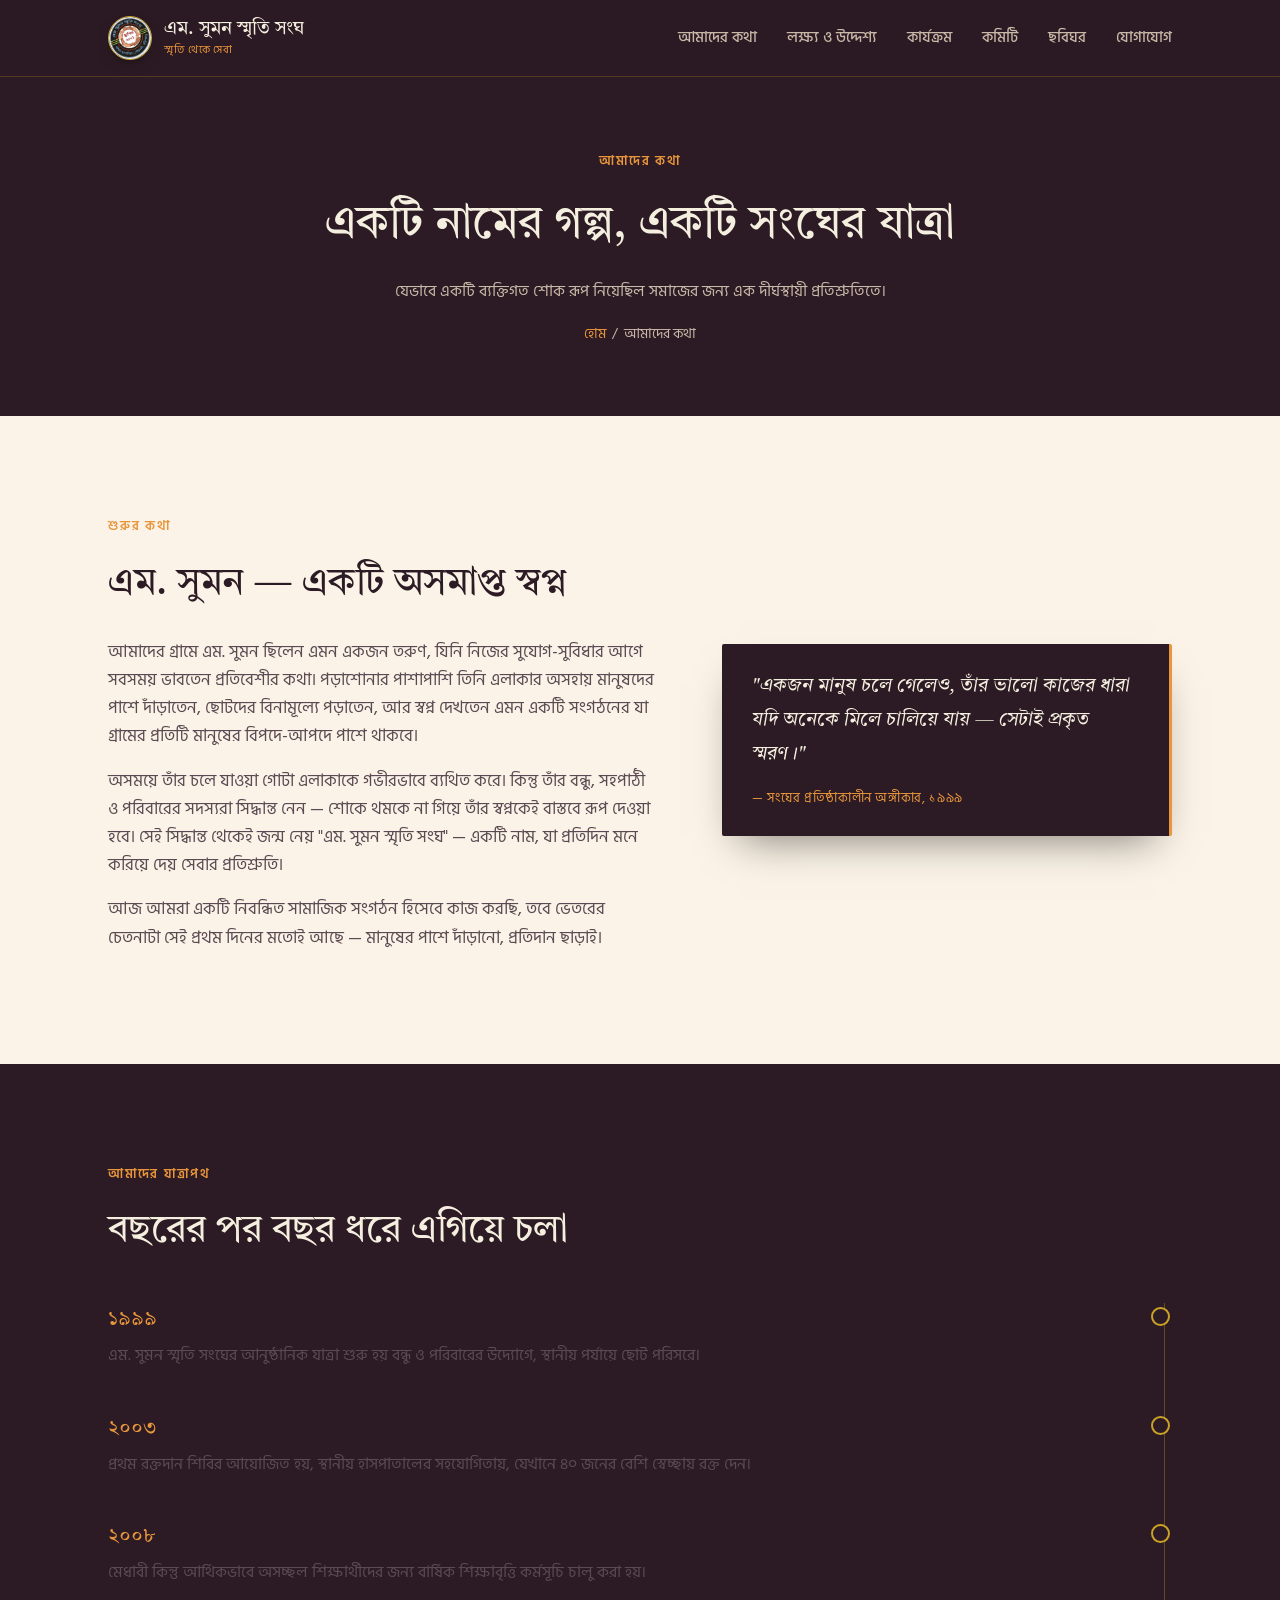
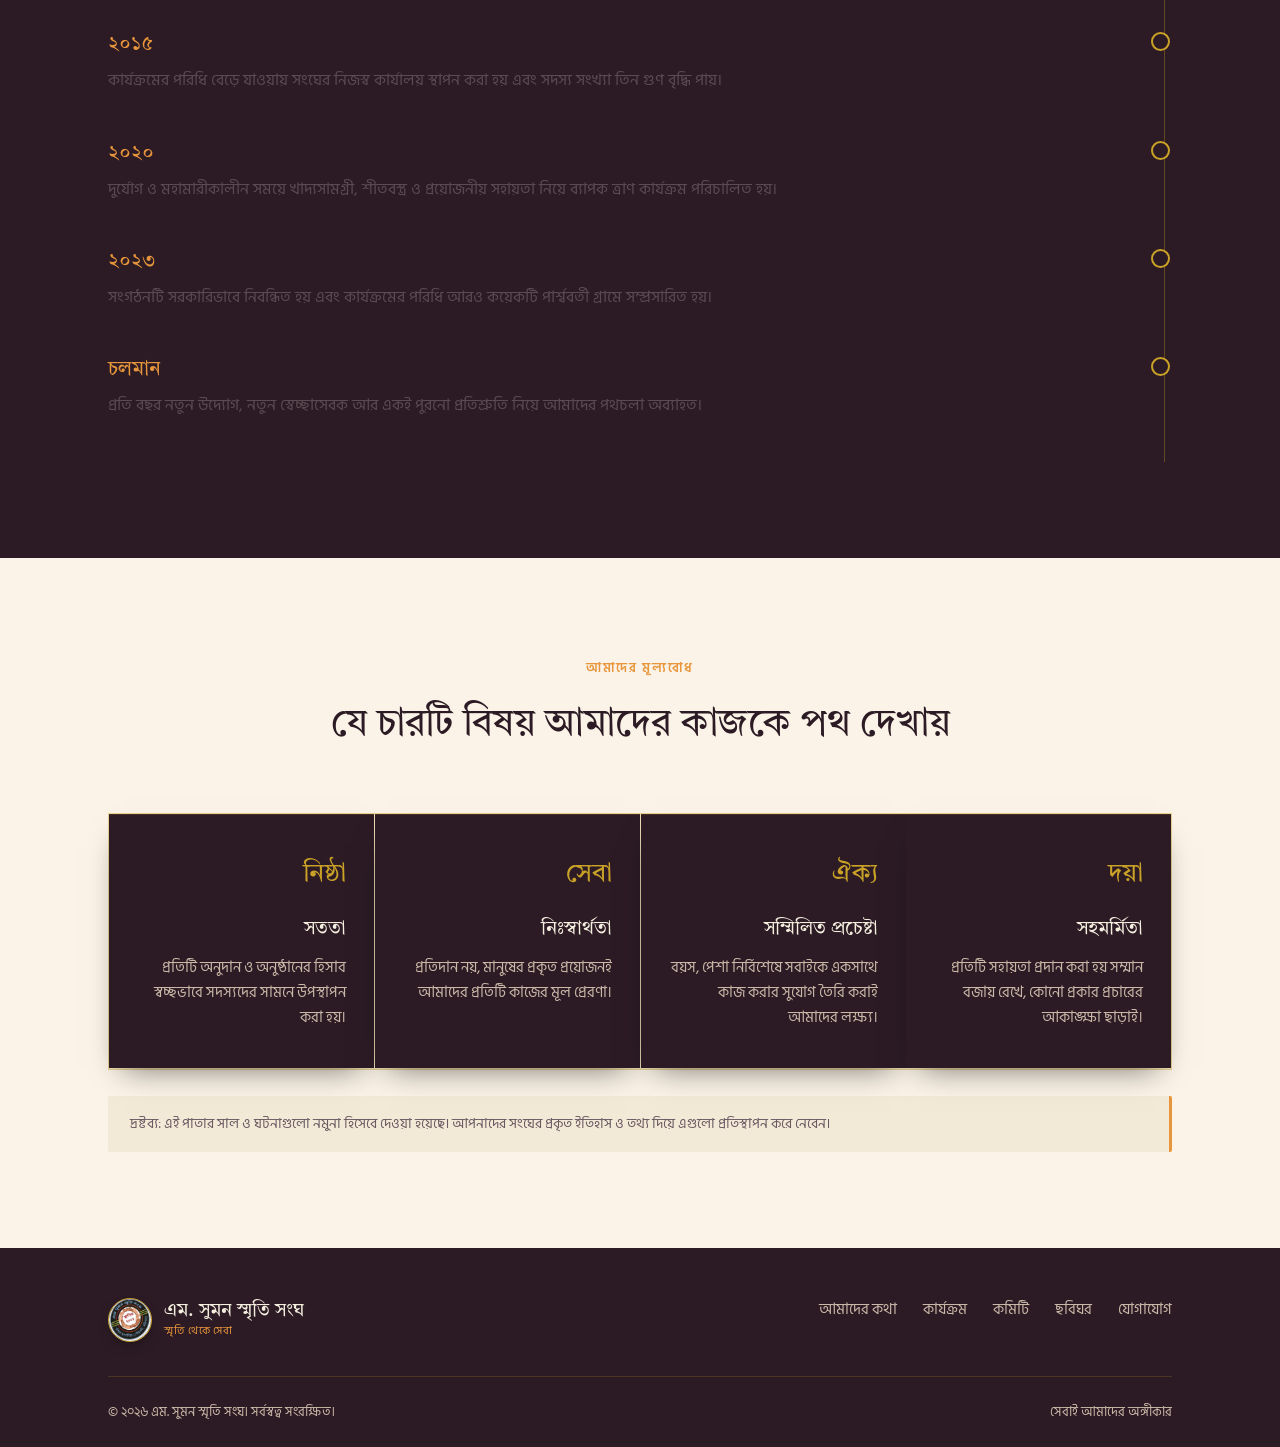
==== about.html @ 31ef6d55 "Add files via upload" ====
<!DOCTYPE html>
<html lang="bn">
<head>
<meta charset="UTF-8">
<meta name="viewport" content="width=device-width, initial-scale=1.0">
<title>আমাদের কথা | এম. সুমন স্মৃতি সংঘ</title>
<link rel="preconnect" href="https://fonts.googleapis.com">
<link rel="preconnect" href="https://fonts.gstatic.com" crossorigin>
<link href="https://fonts.googleapis.com/css2?family=Tiro+Bangla:ital@0;1&family=Hind+Siliguri:wght@400;500;600;700&display=swap" rel="stylesheet">
<link rel="icon" type="image/png" href="[data-uri]">
<link rel="stylesheet" href="styles.css">
</head>
<body>

<header>
  <div class="nav-wrap">
    <a href="index.html" class="brand">
      <img class="brand-mark" src="[data-uri]" alt="এম. সুমন স্মৃতি সংঘ লোগো">
      <span class="brand-name">এম. সুমন স্মৃতি সংঘ
        <span>স্মৃতি থেকে সেবা</span>
      </span>
    </a>
    <nav class="links" id="navLinks">
      <a href="about.html">আমাদের কথা</a>
      <a href="index.html#mission">লক্ষ্য ও উদ্দেশ্য</a>
      <a href="activities.html">কার্যক্রম</a>
      <a href="committee.html">কমিটি</a>
      <a href="gallery.html">ছবিঘর</a>
      <a href="contact.html">যোগাযোগ</a>
    </nav>
    <button class="nav-toggle" id="navToggle" aria-label="মেনু খুলুন">☰</button>
  </div>
</header>

<section class="page-hero">
  <div class="container">
    <span class="eyebrow">আমাদের কথা</span>
    <h1>একটি নামের গল্প, একটি সংঘের যাত্রা</h1>
    <p>যেভাবে একটি ব্যক্তিগত শোক রূপ নিয়েছিল সমাজের জন্য এক দীর্ঘস্থায়ী প্রতিশ্রুতিতে।</p>
    <div class="breadcrumb"><a href="index.html">হোম</a><span>/</span>আমাদের কথা</div>
  </div>
</section>

<section class="section section-ivory">
  <div class="container about-grid">
    <div>
      <span class="eyebrow">শুরুর কথা</span>
      <h2>এম. সুমন — একটি অসমাপ্ত স্বপ্ন</h2>
      <p>
        আমাদের গ্রামে এম. সুমন ছিলেন এমন একজন তরুণ, যিনি নিজের সুযোগ-সুবিধার আগে সবসময় ভাবতেন
        প্রতিবেশীর কথা। পড়াশোনার পাশাপাশি তিনি এলাকার অসহায় মানুষদের পাশে দাঁড়াতেন, ছোটদের বিনামূল্যে
        পড়াতেন, আর স্বপ্ন দেখতেন এমন একটি সংগঠনের যা গ্রামের প্রতিটি মানুষের বিপদে-আপদে পাশে থাকবে।
      </p>
      <p>
        অসময়ে তাঁর চলে যাওয়া গোটা এলাকাকে গভীরভাবে ব্যথিত করে। কিন্তু তাঁর বন্ধু, সহপাঠী ও পরিবারের
        সদস্যরা সিদ্ধান্ত নেন — শোকে থমকে না গিয়ে তাঁর স্বপ্নকেই বাস্তবে রূপ দেওয়া হবে। সেই সিদ্ধান্ত
        থেকেই জন্ম নেয় "এম. সুমন স্মৃতি সংঘ" — একটি নাম, যা প্রতিদিন মনে করিয়ে দেয় সেবার প্রতিশ্রুতি।
      </p>
      <p>
        আজ আমরা একটি নিবন্ধিত সামাজিক সংগঠন হিসেবে কাজ করছি, তবে ভেতরের চেতনাটা সেই প্রথম দিনের
        মতোই আছে — মানুষের পাশে দাঁড়ানো, প্রতিদান ছাড়াই।
      </p>
    </div>
    <div class="quote-block">
      "একজন মানুষ চলে গেলেও, তাঁর ভালো কাজের ধারা যদি অনেকে মিলে চালিয়ে যায় — সেটাই প্রকৃত স্মরণ।"
      <small>— সংঘের প্রতিষ্ঠাকালীন অঙ্গীকার, ১৯৯৯</small>
    </div>
  </div>
</section>

<section class="section section-dark">
  <div class="container">
    <span class="eyebrow">আমাদের যাত্রাপথ</span>
    <h2 style="color:var(--text-light); font-size:clamp(28px,3.6vw,38px); max-width:560px; margin-bottom:40px;">
      বছরের পর বছর ধরে এগিয়ে চলা
    </h2>
    <div class="timeline">
      <div class="tl-item">
        <span class="yr">১৯৯৯</span>
        <p>এম. সুমন স্মৃতি সংঘের আনুষ্ঠানিক যাত্রা শুরু হয় বন্ধু ও পরিবারের উদ্যোগে, স্থানীয় পর্যায়ে ছোট পরিসরে।</p>
      </div>
      <div class="tl-item">
        <span class="yr">২০০৩</span>
        <p>প্রথম রক্তদান শিবির আয়োজিত হয়, স্থানীয় হাসপাতালের সহযোগিতায়, যেখানে ৪০ জনের বেশি স্বেচ্ছায় রক্ত দেন।</p>
      </div>
      <div class="tl-item">
        <span class="yr">২০০৮</span>
        <p>মেধাবী কিন্তু আর্থিকভাবে অসচ্ছল শিক্ষার্থীদের জন্য বার্ষিক শিক্ষাবৃত্তি কর্মসূচি চালু করা হয়।</p>
      </div>
      <div class="tl-item">
        <span class="yr">২০১৫</span>
        <p>কার্যক্রমের পরিধি বেড়ে যাওয়ায় সংঘের নিজস্ব কার্যালয় স্থাপন করা হয় এবং সদস্য সংখ্যা তিন গুণ বৃদ্ধি পায়।</p>
      </div>
      <div class="tl-item">
        <span class="yr">২০২০</span>
        <p>দুর্যোগ ও মহামারীকালীন সময়ে খাদ্যসামগ্রী, শীতবস্ত্র ও প্রয়োজনীয় সহায়তা নিয়ে ব্যাপক ত্রাণ কার্যক্রম পরিচালিত হয়।</p>
      </div>
      <div class="tl-item">
        <span class="yr">২০২৩</span>
        <p>সংগঠনটি সরকারিভাবে নিবন্ধিত হয় এবং কার্যক্রমের পরিধি আরও কয়েকটি পার্শ্ববর্তী গ্রামে সম্প্রসারিত হয়।</p>
      </div>
      <div class="tl-item">
        <span class="yr">চলমান</span>
        <p>প্রতি বছর নতুন উদ্যোগ, নতুন স্বেচ্ছাসেবক আর একই পুরনো প্রতিশ্রুতি নিয়ে আমাদের পথচলা অব্যাহত।</p>
      </div>
    </div>
  </div>
</section>

<section class="section section-ivory">
  <div class="container">
    <div class="section-head">
      <span class="eyebrow">আমাদের মূল্যবোধ</span>
      <h2>যে চারটি বিষয় আমাদের কাজকে পথ দেখায়</h2>
    </div>
    <div class="mission-grid">
      <div class="mission-card tilt-card" style="text-align:right;">
        <span class="num">নিষ্ঠা</span>
        <h3>সততা</h3>
        <p>প্রতিটি অনুদান ও অনুষ্ঠানের হিসাব স্বচ্ছভাবে সদস্যদের সামনে উপস্থাপন করা হয়।</p>
      </div>
      <div class="mission-card tilt-card">
        <span class="num">সেবা</span>
        <h3>নিঃস্বার্থতা</h3>
        <p>প্রতিদান নয়, মানুষের প্রকৃত প্রয়োজনই আমাদের প্রতিটি কাজের মূল প্রেরণা।</p>
      </div>
      <div class="mission-card tilt-card">
        <span class="num">ঐক্য</span>
        <h3>সম্মিলিত প্রচেষ্টা</h3>
        <p>বয়স, পেশা নির্বিশেষে সবাইকে একসাথে কাজ করার সুযোগ তৈরি করাই আমাদের লক্ষ্য।</p>
      </div>
      <div class="mission-card tilt-card">
        <span class="num">দয়া</span>
        <h3>সহমর্মিতা</h3>
        <p>প্রতিটি সহায়তা প্রদান করা হয় সম্মান বজায় রেখে, কোনো প্রকার প্রচারের আকাঙ্ক্ষা ছাড়াই।</p>
      </div>
    </div>
    <div class="note-box">
      দ্রষ্টব্য: এই পাতার সাল ও ঘটনাগুলো নমুনা হিসেবে দেওয়া হয়েছে। আপনাদের সংঘের প্রকৃত ইতিহাস ও তথ্য
      দিয়ে এগুলো প্রতিস্থাপন করে নেবেন।
    </div>
  </div>
</section>

<footer>
  <div class="container">
    <div class="footer-top">
      <div class="brand">
        <img class="brand-mark" src="[data-uri]" alt="এম. সুমন স্মৃতি সংঘ লোগো">
        <span class="brand-name" style="color:var(--text-light);">এম. সুমন স্মৃতি সংঘ
          <span>স্মৃতি থেকে সেবা</span>
        </span>
      </div>
      <nav>
        <a href="about.html">আমাদের কথা</a>
        <a href="activities.html">কার্যক্রম</a>
        <a href="committee.html">কমিটি</a>
        <a href="gallery.html">ছবিঘর</a>
        <a href="contact.html">যোগাযোগ</a>
      </nav>
    </div>
    <div class="footer-bottom">
      <span>© ২০২৬ এম. সুমন স্মৃতি সংঘ। সর্বস্বত্ব সংরক্ষিত।</span>
      <span>সেবাই আমাদের অঙ্গীকার</span>
    </div>
  </div>
</footer>

<script src="script.js"></script>
<script src="data-loader.js"></script>

</body>
</html>
---- styles.css ----
:root{
    --maroon-dark:#2C1B24;
    --maroon-mid:#3B2430;
    --ivory:#FBF3E7;
    --ivory-line:#e9ddc8;
    --text-dark:#2C1B24;
    --text-light:#F5EFE0;
    --text-muted:#c9b8a8;
    --gold:#C9A227;
    --marigold:#E8963C;
    --teal:#1F4B3F;
    --radius:6px;
    --maxw:1120px;
  }
  *{box-sizing:border-box;}
  html{scroll-behavior:smooth;}
  body{
    margin:0;
    font-family:'Hind Siliguri', sans-serif;
    color:var(--text-dark);
    background:var(--ivory);
    line-height:1.7;
  }
  h1,h2,h3,.display{
    font-family:'Tiro Bangla', serif;
    font-weight:400;
    margin:0;
  }
  a{text-decoration:none;color:inherit;}
  ul{list-style:none;margin:0;padding:0;}
  img{max-width:100%;display:block;}
  .container{max-width:var(--maxw); margin:0 auto; padding:0 28px;}
  .eyebrow{
    font-size:13px;
    letter-spacing:0.14em;
    text-transform:uppercase;
    color:var(--marigold);
    font-weight:600;
    display:inline-block;
    margin-bottom:14px;
  }
  .section{padding:96px 0;}
  .section-ivory{background:var(--ivory);}
  .section-dark{background:var(--maroon-dark); color:var(--text-light);}
  .section-mid{background:var(--maroon-mid); color:var(--text-light);}

  /* ---------- Header ---------- */
  header{
    position:fixed; top:0; left:0; right:0; z-index:100;
    background:rgba(44,27,36,0.92);
    backdrop-filter:blur(6px);
    border-bottom:1px solid rgba(201,162,39,0.25);
  }
  .nav-wrap{
    max-width:var(--maxw); margin:0 auto; padding:16px 28px;
    display:flex; align-items:center; justify-content:space-between;
  }
  .brand{display:flex; align-items:center; gap:12px;}
  .brand-mark{
    width:44px;height:44px;border-radius:50%;
    border:1.5px solid var(--gold);
    object-fit:cover;
    flex-shrink:0;
    box-shadow:0 6px 14px -6px rgba(0,0,0,0.5);
  }
  .brand-name{
    font-family:'Tiro Bangla', serif;
    color:var(--text-light);
    font-size:19px;
    line-height:1.2;
  }
  .brand-name span{
    display:block; font-family:'Hind Siliguri',sans-serif;
    font-size:11px; letter-spacing:0.08em; color:var(--marigold); margin-top:2px;
  }
  nav.links{display:flex; gap:30px;}
  nav.links a{
    color:var(--text-muted); font-size:15px; font-weight:500;
    transition:color .2s;
    position:relative;
  }
  nav.links a:hover{color:var(--gold);}
  .nav-toggle{display:none; background:none;border:none; color:var(--text-light); font-size:26px; cursor:pointer;}
  .btn{
    display:inline-block;
    padding:13px 28px;
    border-radius:2px;
    font-weight:600;
    font-size:15px;
    border:1.5px solid transparent;
    transition:all .25s ease;
    cursor:pointer;
  }
  .btn-gold{background:var(--gold); color:var(--maroon-dark);}
  .btn-gold:hover{background:var(--marigold);}
  .btn-outline{border-color:var(--gold); color:var(--text-light);}
  .btn-outline:hover{background:rgba(201,162,39,0.12);}

  /* ---------- Hero ---------- */
  .hero{
    min-height:100vh;
    background:var(--maroon-dark);
    color:var(--text-light);
    display:flex; flex-direction:column; justify-content:center;
    position:relative;
    overflow:hidden;
    padding-top:90px;
  }
  .hero-content{
    max-width:var(--maxw); margin:0 auto; padding:0 28px;
    position:relative; z-index:2;
    text-align:center;
  }
  .hero h1{
    font-size:clamp(38px, 6vw, 64px);
    color:var(--text-light);
    margin-bottom:18px;
    letter-spacing:0.01em;
  }
  .hero .tagline{
    font-size:clamp(16px,2.2vw,20px);
    color:var(--marigold);
    font-family:'Tiro Bangla',serif;
    font-style:italic;
    margin-bottom:34px;
  }
  .hero .lede{
    max-width:620px; margin:0 auto 42px auto;
    color:var(--text-muted);
    font-size:17px;
  }
  .hero-ctas{display:flex; gap:18px; justify-content:center; flex-wrap:wrap;}
  .banyan-wrap{
    position:absolute; bottom:0; left:0; right:0;
    opacity:0.35; z-index:1; pointer-events:none;
  }
  .est-badge{
    position:absolute; top:110px; right:6%;
    border:1px solid rgba(201,162,39,0.4);
    color:var(--text-muted);
    font-size:12px; letter-spacing:0.08em;
    padding:8px 14px; border-radius:50px;
    display:none;
  }
  @media(min-width:860px){.est-badge{display:block;}}

  /* ---------- About ---------- */
  .about-grid{
    display:grid; grid-template-columns:1.1fr 0.9fr; gap:64px; align-items:center;
  }
  .about-grid h2{font-size:clamp(28px,3.6vw,38px); margin-bottom:22px; color:var(--maroon-dark);}
  .about-grid p{color:#5b4a52; font-size:16.5px; margin-bottom:16px;}
  .quote-block{
    border-right:3px solid var(--marigold);
    padding:26px 30px;
    background:var(--maroon-dark);
    color:var(--text-light);
    font-family:'Tiro Bangla', serif;
    font-size:19px;
    font-style:italic;
    line-height:1.8;
    border-radius:2px;
  }
  .quote-block small{
    display:block; margin-top:14px; font-family:'Hind Siliguri',sans-serif;
    font-style:normal; font-size:13px; color:var(--marigold); letter-spacing:0.05em;
  }

  /* ---------- Mission cards ---------- */
  .mission-grid{
    display:grid; grid-template-columns:repeat(4,1fr); gap:1px;
    background:rgba(201,162,39,0.25);
    border:1px solid rgba(201,162,39,0.25);
    margin-top:56px;
  }
  .mission-card{
    background:var(--maroon-dark);
    padding:38px 28px;
    text-align:right;
  }
  .mission-card .num{
    font-family:'Tiro Bangla',serif; color:var(--gold); font-size:26px; margin-bottom:18px; display:block;
  }
  .mission-card h3{color:var(--text-light); font-size:19px; margin-bottom:10px;}
  .mission-card p{color:var(--text-muted); font-size:14.5px; margin:0;}

  /* ---------- Activities ---------- */
  .section-head{text-align:center; max-width:640px; margin:0 auto 56px auto;}
  .section-head h2{font-size:clamp(28px,3.6vw,38px); color:var(--maroon-dark);}
  .section-head p{color:#6b5a62; margin-top:14px; font-size:16px;}
  .activity-grid{
    display:grid; grid-template-columns:repeat(3,1fr); gap:2px;
    background:var(--ivory-line);
  }
  .activity-card{
    background:var(--ivory);
    padding:40px 34px;
    transition:background .25s;
  }
  .activity-card:hover{background:#f3e9d7;}
  .activity-icon{
    width:46px; height:46px; border-radius:50%;
    border:1.5px solid var(--marigold);
    display:flex; align-items:center; justify-content:center;
    margin-bottom:20px; color:var(--marigold); font-size:20px;
  }
  .activity-card h3{font-size:19px; color:var(--maroon-dark); margin-bottom:10px;}
  .activity-card p{font-size:14.5px; color:#6b5a62; margin:0;}

  /* ---------- Stats ---------- */
  .stats-bar{
    display:grid; grid-template-columns:repeat(4,1fr);
    text-align:center;
  }
  .stat{padding:0 20px;}
  .stat .figure{
    font-family:'Tiro Bangla',serif; font-size:clamp(34px,4vw,48px); color:var(--gold);
  }
  .stat .label{font-size:13.5px; color:var(--text-muted); margin-top:8px; letter-spacing:0.03em;}

  /* ---------- Committee ---------- */
  .committee-grid{
    display:grid; grid-template-columns:repeat(4,1fr); gap:36px; margin-top:56px;
  }
  .member{text-align:center;}
  .avatar{
    width:104px; height:104px; border-radius:50%;
    background:var(--maroon-dark);
    color:var(--gold);
    display:flex; align-items:center; justify-content:center;
    font-family:'Tiro Bangla',serif; font-size:32px;
    margin:0 auto 18px auto;
    border:2px solid var(--marigold);
  }
  .member h3{font-size:17px; color:var(--maroon-dark);}
  .member p{font-size:13.5px; color:var(--marigold); margin-top:4px; font-weight:600;}

  /* ---------- Gallery ---------- */
  .gallery-grid{
    display:grid; grid-template-columns:repeat(4,1fr); grid-auto-rows:170px; gap:6px; margin-top:20px;
  }
  .gallery-grid div{
    background:linear-gradient(135deg, var(--maroon-mid), var(--teal));
    display:flex; align-items:center; justify-content:center;
    color:rgba(245,239,224,0.6); font-size:13px; text-align:center; padding:10px;
  }
  .gallery-grid div:nth-child(3n+1){background:linear-gradient(135deg, var(--maroon-dark), var(--maroon-mid));}
  .gallery-grid div:first-child{grid-column:span 2; grid-row:span 2;}

  /* ---------- Contact ---------- */
  .contact-grid{
    display:grid; grid-template-columns:0.9fr 1.1fr; gap:64px;
  }
  .contact-info h2{font-size:clamp(28px,3.6vw,36px); margin-bottom:20px;}
  .contact-info p{color:var(--text-muted); margin-bottom:28px;}
  .info-row{display:flex; gap:14px; margin-bottom:20px; align-items:flex-start;}
  .info-row .ic{color:var(--gold); font-size:18px; margin-top:2px;}
  .info-row div b{display:block; color:var(--text-light); font-size:15px;}
  .info-row div span{color:var(--text-muted); font-size:14.5px;}
  .form-panel{
    background:var(--ivory); border-radius:4px; padding:38px;
  }
  .form-panel h3{color:var(--maroon-dark); font-size:20px; margin-bottom:22px;}
  .field{margin-bottom:18px;}
  .field label{display:block; font-size:13.5px; color:#6b5a62; margin-bottom:7px; font-weight:600;}
  .field input, .field textarea{
    width:100%; padding:12px 14px; border:1px solid #d9cbb4; border-radius:2px;
    font-family:'Hind Siliguri',sans-serif; font-size:15px; background:#fff; color:var(--text-dark);
  }
  .field input:focus, .field textarea:focus{outline:2px solid var(--marigold); outline-offset:1px;}

  /* ---------- Footer ---------- */
  footer{background:var(--maroon-dark); color:var(--text-muted); padding:50px 0 24px 0;}
  .footer-top{
    display:flex; justify-content:space-between; flex-wrap:wrap; gap:30px;
    padding-bottom:34px; border-bottom:1px solid rgba(201,162,39,0.2); margin-bottom:24px;
  }
  .footer-top nav{display:flex; gap:26px; flex-wrap:wrap;}
  .footer-top nav a{font-size:14.5px; color:var(--text-muted);}
  .footer-top nav a:hover{color:var(--gold);}
  .footer-bottom{
    display:flex; justify-content:space-between; font-size:13px; flex-wrap:wrap; gap:10px;
  }

  /* ---------- Responsive ---------- */
  @media(max-width:900px){
    .about-grid, .contact-grid{grid-template-columns:1fr; gap:36px;}
    .mission-grid{grid-template-columns:repeat(2,1fr);}
    .activity-grid{grid-template-columns:repeat(2,1fr);}
    .committee-grid{grid-template-columns:repeat(2,1fr);}
    .stats-bar{grid-template-columns:repeat(2,1fr); row-gap:36px;}
    .gallery-grid{grid-template-columns:repeat(2,1fr);}
    .gallery-grid div:first-child{grid-column:span 2; grid-row:span 1;}
  }
  @media(max-width:640px){
    nav.links{
      position:fixed; top:73px; left:0; right:0; bottom:0;
      background:var(--maroon-dark);
      flex-direction:column; align-items:flex-start; gap:0;
      padding:10px 28px; transform:translateX(100%); transition:transform .3s ease;
    }
    nav.links.open{transform:translateX(0);}
    nav.links a{padding:16px 0; width:100%; border-bottom:1px solid rgba(201,162,39,0.15);}
    .nav-toggle{display:block;}
    .mission-grid, .activity-grid, .committee-grid{grid-template-columns:1fr;}
    .section{padding:64px 0;}
  }

/* ================= Inner pages shared ================= */
.page-hero{
  background:var(--maroon-dark);
  color:var(--text-light);
  padding:150px 0 70px 0;
  text-align:center;
}
.page-hero .eyebrow{display:block;}
.page-hero h1{font-size:clamp(30px,4.4vw,46px); color:var(--text-light); margin-bottom:14px;}
.page-hero p{color:var(--text-muted); max-width:560px; margin:0 auto; font-size:16px;}
.breadcrumb{
  margin-top:18px; font-size:13.5px; color:var(--text-muted);
}
.breadcrumb a{color:var(--marigold);}
.breadcrumb span{margin:0 6px; color:var(--text-muted);}

/* Timeline (About page) */
.timeline{position:relative; margin-top:20px; padding-right:2px;}
.timeline::before{
  content:''; position:absolute; top:0; bottom:0; right:7px; width:1px; background:rgba(201,162,39,0.35);
}
.tl-item{position:relative; padding:0 42px 42px 0; }
.tl-item::before{
  content:''; position:absolute; top:4px; right:0; width:15px; height:15px; border-radius:50%;
  background:var(--maroon-dark); border:2px solid var(--gold);
}
.tl-item .yr{font-family:'Tiro Bangla',serif; color:var(--marigold); font-size:20px; display:block; margin-bottom:6px;}
.tl-item p{color:#5b4a52; margin:0; font-size:15.5px;}

/* Long activity list (Activities page) */
.activity-long{
  display:grid; grid-template-columns:120px 1fr; gap:28px;
  padding:32px 0; border-bottom:1px solid var(--ivory-line);
  align-items:start;
}
.activity-long:last-child{border-bottom:none;}
.activity-long .tag{
  font-family:'Tiro Bangla',serif; color:var(--marigold); font-size:15px; letter-spacing:0.03em;
  border:1px solid var(--marigold); border-radius:2px; padding:8px 10px; text-align:center; height:fit-content;
}
.activity-long h3{font-size:21px; color:var(--maroon-dark); margin-bottom:10px;}
.activity-long p{color:#6b5a62; font-size:15.5px; margin:0;}

/* Committee groups (Committee page) */
.committee-group-title{
  font-size:14px; letter-spacing:0.1em; text-transform:uppercase; color:var(--marigold);
  font-weight:600; margin:56px 0 10px 0; border-bottom:1px solid var(--ivory-line); padding-bottom:14px;
}
.committee-group-title:first-of-type{margin-top:0;}

/* Full gallery */
.gallery-tabs{display:flex; gap:10px; justify-content:center; flex-wrap:wrap; margin-bottom:40px;}
.gallery-tabs span{
  font-size:13.5px; padding:9px 18px; border:1px solid var(--marigold); border-radius:50px; color:var(--marigold);
}
.full-gallery-grid{
  display:grid; grid-template-columns:repeat(4,1fr); grid-auto-rows:190px; gap:6px;
}
.full-gallery-grid div{
  background:linear-gradient(135deg, var(--maroon-mid), var(--teal));
  display:flex; align-items:center; justify-content:center;
  color:rgba(245,239,224,0.6); font-size:13px; text-align:center; padding:10px;
}
.full-gallery-grid div:nth-child(4n+2){background:linear-gradient(135deg, var(--maroon-dark), var(--maroon-mid));}
.full-gallery-grid div:nth-child(4n+3){background:linear-gradient(135deg, var(--teal), var(--maroon-mid));}

/* Contact page map */
.map-box{
  width:100%; height:340px; border-radius:4px; overflow:hidden;
  background:repeating-linear-gradient(45deg, var(--maroon-mid), var(--maroon-mid) 10px, var(--maroon-dark) 10px, var(--maroon-dark) 20px);
  display:flex; align-items:center; justify-content:center; color:var(--text-muted); font-size:14px; text-align:center; padding:20px;
}

/* Note box */
.note-box{
  background:#f3e9d7; border-right:3px solid var(--marigold); padding:16px 22px; border-radius:2px;
  font-size:14px; color:#6b5a62; margin-top:26px;
}

@media(max-width:640px){
  .activity-long{grid-template-columns:1fr;}
  .full-gallery-grid{grid-template-columns:repeat(2,1fr);}
}

/* ================= 3D depth & interaction effects ================= */

/* Perspective containers so child tilts feel three-dimensional */
.mission-grid, .activity-grid, .committee-grid, .gallery-grid, .full-gallery-grid{
  perspective:1400px;
}

/* Base tilt-card behavior (JS enhances this with live mouse tracking) */
.tilt-card{
  transform-style:preserve-3d;
  transition:transform .35s cubic-bezier(.2,.8,.3,1), box-shadow .35s ease;
  will-change:transform;
}

/* Elevated, layered shadows instead of flat drop-shadows */
.mission-card.tilt-card{
  box-shadow:0 1px 0 rgba(201,162,39,0.15) inset, 0 14px 30px -14px rgba(0,0,0,0.55);
}
.mission-card.tilt-card:hover{
  box-shadow:0 1px 0 rgba(201,162,39,0.25) inset, 0 26px 46px -16px rgba(0,0,0,0.65), 0 0 0 1px rgba(201,162,39,0.25);
  z-index:2;
}

.activity-card.tilt-card{
  box-shadow:0 10px 24px -16px rgba(44,27,36,0.18);
}
.activity-card.tilt-card:hover{
  box-shadow:0 24px 40px -18px rgba(44,27,36,0.32);
  z-index:2;
}

.member .avatar{
  transition:transform .35s cubic-bezier(.2,.8,.3,1), box-shadow .35s ease;
  background:radial-gradient(circle at 34% 30%, #4d2f3c, var(--maroon-dark) 72%);
  box-shadow:
    inset -8px -8px 16px rgba(0,0,0,0.45),
    inset 6px 6px 12px rgba(255,255,255,0.06),
    0 14px 22px -8px rgba(0,0,0,0.55);
}
.member.tilt-card:hover .avatar{
  transform:translateY(-6px) rotateY(10deg) scale(1.06);
  box-shadow:
    inset -8px -8px 16px rgba(0,0,0,0.45),
    inset 6px 6px 12px rgba(255,255,255,0.08),
    0 22px 32px -10px rgba(0,0,0,0.6);
}

.gallery-grid.tilt-card > div, .full-gallery-grid.tilt-card > div{}
.gallery-grid > div, .full-gallery-grid > div{
  transition:transform .35s cubic-bezier(.2,.8,.3,1), box-shadow .35s ease, filter .35s ease;
  box-shadow:0 10px 22px -14px rgba(0,0,0,0.6);
}
.gallery-grid > div:hover, .full-gallery-grid > div:hover{
  transform:translateY(-6px) scale(1.025);
  box-shadow:0 22px 36px -16px rgba(0,0,0,0.7);
  filter:brightness(1.08);
  z-index:2;
}

/* Floating activity icons for a lively "alive" feel */
.activity-icon{
  animation:floaty 3.2s ease-in-out infinite;
  box-shadow:0 8px 14px -6px rgba(232,150,60,0.35);
}
.activity-card:nth-child(2n) .activity-icon{animation-delay:.6s;}
.activity-card:nth-child(3n) .activity-icon{animation-delay:1.1s;}
@keyframes floaty{
  0%,100%{transform:translateY(0);}
  50%{transform:translateY(-6px);}
}

/* 3D pressable buttons */
.btn{
  position:relative;
  transform:translateY(0);
  transition:transform .15s ease, box-shadow .15s ease, background .25s ease;
}
.btn-gold{
  box-shadow:0 5px 0 #9a7a15, 0 10px 18px -6px rgba(0,0,0,0.4);
}
.btn-gold:hover{
  transform:translateY(-2px);
  box-shadow:0 7px 0 #9a7a15, 0 14px 22px -6px rgba(0,0,0,0.45);
}
.btn-gold:active{
  transform:translateY(3px);
  box-shadow:0 2px 0 #9a7a15, 0 4px 10px -4px rgba(0,0,0,0.35);
}
.btn-outline{
  box-shadow:0 4px 0 rgba(201,162,39,0.25), 0 8px 16px -8px rgba(0,0,0,0.25);
}
.btn-outline:hover{
  transform:translateY(-2px);
}
.btn-outline:active{
  transform:translateY(3px);
  box-shadow:0 1px 0 rgba(201,162,39,0.25), 0 3px 8px -4px rgba(0,0,0,0.2);
}

/* Hero depth layers - smoothed by JS parallax, eased here */
.banyan-wrap{
  transition:transform .25s ease-out;
}
.hero-content{
  transition:transform .25s ease-out;
}
.est-badge{
  box-shadow:0 8px 18px -8px rgba(0,0,0,0.4);
}

/* Quote block + form panel lifted off the page */
.quote-block{
  box-shadow:0 20px 40px -18px rgba(0,0,0,0.5);
}
.form-panel{
  box-shadow:0 24px 50px -20px rgba(44,27,36,0.35), 0 1px 0 rgba(255,255,255,0.6) inset;
}

/* Stat figures get a subtle 3D text lift */
.stat .figure{
  text-shadow:0 2px 0 rgba(0,0,0,0.3), 0 8px 18px rgba(201,162,39,0.25);
}

@media (max-width:640px){
  .tilt-card:hover, .tilt-card{transform:none !important;}
  .member.tilt-card:hover .avatar{transform:none;}
  .activity-icon{animation:none;}
}
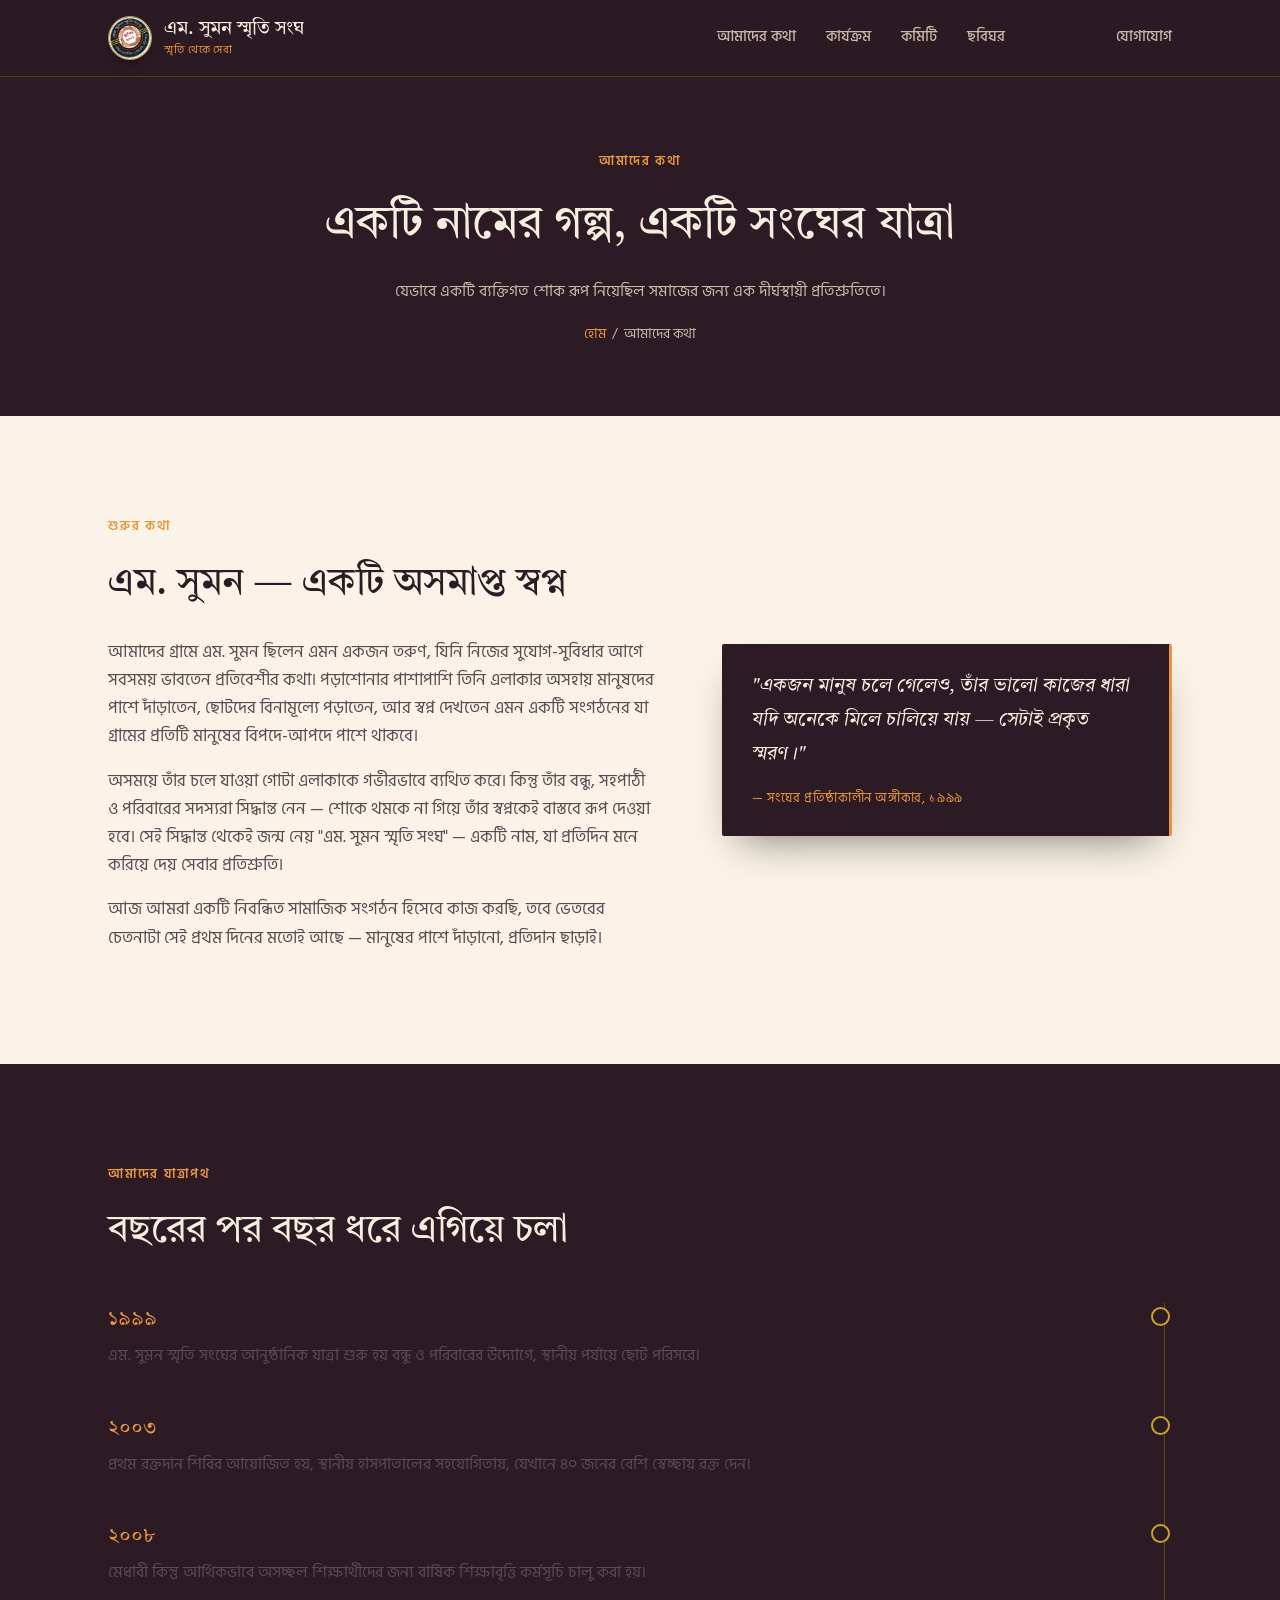
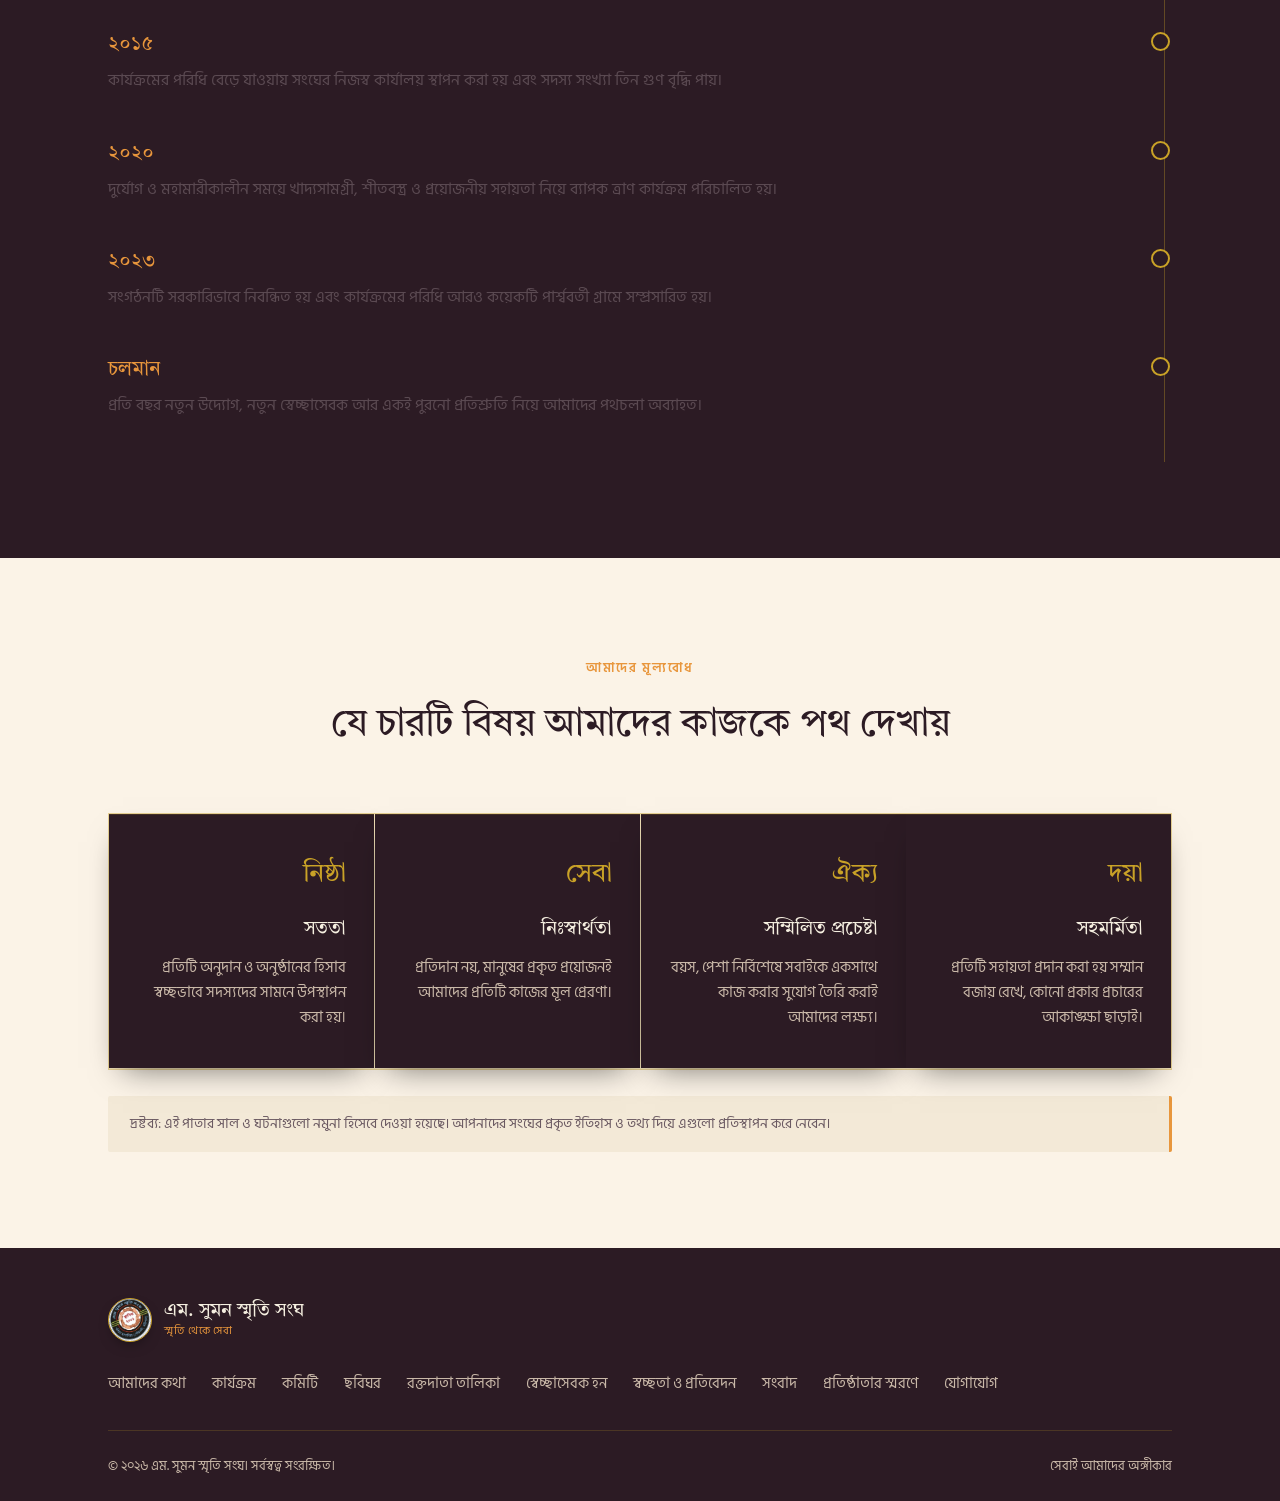
==== commit 27425db9: "Add files via upload" ====
--- a/about.html
+++ b/about.html
@@ -4,6 +4,7 @@
 <meta charset="UTF-8">
 <meta name="viewport" content="width=device-width, initial-scale=1.0">
 <title>আমাদের কথা | এম. সুমন স্মৃতি সংঘ</title>
+<meta name="description" content="এম. সুমন স্মৃতি সংঘের প্রতিষ্ঠার গল্প ও লক্ষ্য-উদ্দেশ্য সম্পর্কে জানুন।">
 <link rel="preconnect" href="https://fonts.googleapis.com">
 <link rel="preconnect" href="https://fonts.gstatic.com" crossorigin>
 <link href="https://fonts.googleapis.com/css2?family=Tiro+Bangla:ital@0;1&family=Hind+Siliguri:wght@400;500;600;700&display=swap" rel="stylesheet">
@@ -22,10 +23,20 @@
     </a>
     <nav class="links" id="navLinks">
       <a href="about.html">আমাদের কথা</a>
-      <a href="index.html#mission">লক্ষ্য ও উদ্দেশ্য</a>
       <a href="activities.html">কার্যক্রম</a>
       <a href="committee.html">কমিটি</a>
       <a href="gallery.html">ছবিঘর</a>
+      <div class="nav-dropdown">
+        <span class="drop-label">আরও ▾</span>
+        <div class="dropdown-menu">
+          <a href="index.html#mission">লক্ষ্য ও উদ্দেশ্য</a>
+          <a href="blood-donors.html">রক্তদাতা তালিকা</a>
+          <a href="volunteer.html">স্বেচ্ছাসেবক হন</a>
+          <a href="finance.html">স্বচ্ছতা ও প্রতিবেদন</a>
+          <a href="news.html">সংবাদ</a>
+          <a href="memorial.html">প্রতিষ্ঠাতার স্মরণে</a>
+        </div>
+      </div>
       <a href="contact.html">যোগাযোগ</a>
     </nav>
     <button class="nav-toggle" id="navToggle" aria-label="মেনু খুলুন">☰</button>
@@ -156,6 +167,11 @@
         <a href="activities.html">কার্যক্রম</a>
         <a href="committee.html">কমিটি</a>
         <a href="gallery.html">ছবিঘর</a>
+        <a href="blood-donors.html">রক্তদাতা তালিকা</a>
+        <a href="volunteer.html">স্বেচ্ছাসেবক হন</a>
+        <a href="finance.html">স্বচ্ছতা ও প্রতিবেদন</a>
+        <a href="news.html">সংবাদ</a>
+        <a href="memorial.html">প্রতিষ্ঠাতার স্মরণে</a>
         <a href="contact.html">যোগাযোগ</a>
       </nav>
     </div>
@@ -166,6 +182,18 @@
   </div>
 </footer>
 
+<script src="https://identity.netlify.com/v1/netlify-identity-widget.js"></script>
+<script>
+  if (window.netlifyIdentity) {
+    window.netlifyIdentity.on("init", user => {
+      if (!user) {
+        window.netlifyIdentity.on("login", () => {
+          document.location.href = "/admin/";
+        });
+      }
+    });
+  }
+</script>
 <script src="script.js"></script>
 <script src="data-loader.js"></script>
 
--- a/styles.css
+++ b/styles.css
@@ -518,3 +518,102 @@
   .member.tilt-card:hover .avatar{transform:none;}
   .activity-icon{animation:none;}
 }
+
+/* ================= New sections: dropdown nav, tables, forms, news, memorial ================= */
+
+/* Nav dropdown ("আরও") */
+.nav-dropdown{position:relative;}
+.nav-dropdown > .drop-label{cursor:pointer; user-select:none;}
+.dropdown-menu{
+  position:absolute; top:calc(100% + 16px); left:50%; transform:translateX(-50%) translateY(6px);
+  background:var(--maroon-dark); border:1px solid rgba(201,162,39,0.25); border-radius:4px;
+  min-width:230px; padding:8px 0; opacity:0; visibility:hidden; transition:all .2s ease;
+  box-shadow:0 20px 40px -14px rgba(0,0,0,0.6);
+}
+.nav-dropdown:hover .dropdown-menu{opacity:1; visibility:visible; transform:translateX(-50%) translateY(0);}
+.dropdown-menu a{display:block; padding:11px 20px; font-size:14.5px; white-space:nowrap; color:var(--text-muted);}
+.dropdown-menu a:hover{background:rgba(201,162,39,0.08); color:var(--gold);}
+@media(max-width:640px){
+  .dropdown-menu{
+    position:static; opacity:1; visibility:visible; transform:none;
+    background:none; border:none; box-shadow:none; padding:0 0 0 14px; min-width:0;
+  }
+  .dropdown-menu a{padding:14px 0; border-bottom:1px solid rgba(201,162,39,0.1);}
+  .nav-dropdown .drop-label{padding:16px 0; border-bottom:1px solid rgba(201,162,39,0.15); display:block; color:var(--text-muted);}
+}
+
+/* Filter bar (blood donor search) */
+.filter-bar{
+  display:flex; gap:14px; flex-wrap:wrap; align-items:flex-end; margin-bottom:36px;
+  background:var(--ivory); border:1px solid var(--ivory-line); border-radius:4px; padding:24px;
+}
+.filter-bar .field{margin:0; flex:1; min-width:160px;}
+.filter-bar select{
+  width:100%; padding:12px 14px; border:1px solid #d9cbb4; border-radius:2px;
+  font-family:'Hind Siliguri',sans-serif; font-size:15px; background:#fff; color:var(--text-dark);
+}
+
+/* Data table (blood donors, finance) */
+.data-table{width:100%; border-collapse:collapse; background:var(--ivory);}
+.data-table th{
+  text-align:right; font-size:13px; letter-spacing:0.05em; text-transform:uppercase;
+  color:var(--marigold); font-weight:600; padding:14px 16px; border-bottom:2px solid var(--gold);
+}
+.data-table td{
+  padding:16px; border-bottom:1px solid var(--ivory-line); font-size:15px; color:var(--text-dark); text-align:right;
+}
+.data-table tr:hover td{background:#f3e9d7;}
+.data-table .empty-row td{text-align:center; color:#9a8878; padding:40px 16px;}
+.badge{
+  display:inline-block; padding:4px 12px; border-radius:50px; font-size:13px; font-weight:600;
+  background:rgba(201,162,39,0.14); color:var(--gold); border:1px solid rgba(201,162,39,0.35);
+}
+.table-wrap{overflow-x:auto; border-radius:4px; box-shadow:0 20px 40px -20px rgba(44,27,36,0.25);}
+
+/* News list */
+.news-list{max-width:760px; margin:0 auto;}
+.news-item{
+  padding:34px 0; border-bottom:1px solid var(--ivory-line);
+}
+.news-item:last-child{border-bottom:none;}
+.news-item .news-date{
+  font-family:'Tiro Bangla',serif; color:var(--marigold); font-size:14.5px; display:block; margin-bottom:10px;
+}
+.news-item h3{font-size:21px; color:var(--maroon-dark); margin-bottom:10px;}
+.news-item p{color:#6b5a62; font-size:15.5px; margin:0;}
+
+/* Memorial page */
+.memorial-hero{
+  display:grid; grid-template-columns:280px 1fr; gap:56px; align-items:center;
+}
+.memorial-photo{
+  width:280px; height:280px; border-radius:50%; margin:0 auto;
+  background:radial-gradient(circle at 34% 30%, #4d2f3c, var(--maroon-dark) 72%);
+  border:3px solid var(--gold);
+  display:flex; align-items:center; justify-content:center;
+  font-family:'Tiro Bangla',serif; font-size:64px; color:var(--gold);
+  box-shadow:0 24px 50px -18px rgba(0,0,0,0.55);
+}
+.memorial-hero h2{font-size:clamp(28px,3.6vw,40px); color:var(--maroon-dark); margin-bottom:6px;}
+.memorial-years{color:var(--marigold); font-family:'Tiro Bangla',serif; font-size:17px; margin-bottom:20px; display:block;}
+.memorial-hero p{color:#5b4a52; font-size:16.5px;}
+@media(max-width:760px){
+  .memorial-hero{grid-template-columns:1fr; text-align:center;}
+}
+
+/* Report / finance summary cards */
+.report-grid{display:grid; grid-template-columns:repeat(3,1fr); gap:28px; margin-top:20px;}
+.report-card{
+  background:var(--ivory); border:1px solid var(--ivory-line); border-radius:4px; padding:30px;
+}
+.report-card .yr{font-family:'Tiro Bangla',serif; color:var(--gold); font-size:24px; display:block; margin-bottom:14px;}
+.report-card .line{display:flex; justify-content:space-between; font-size:14.5px; color:#6b5a62; padding:6px 0; border-bottom:1px dashed var(--ivory-line);}
+.report-card .line b{color:var(--maroon-dark);}
+@media(max-width:900px){.report-grid{grid-template-columns:1fr;}}
+
+/* Form success message */
+.form-success{
+  display:none; background:rgba(31,75,63,0.12); border:1px solid var(--teal); color:var(--teal);
+  padding:16px 20px; border-radius:4px; font-size:14.5px; margin-top:16px;
+}
+.form-success.show{display:block;}
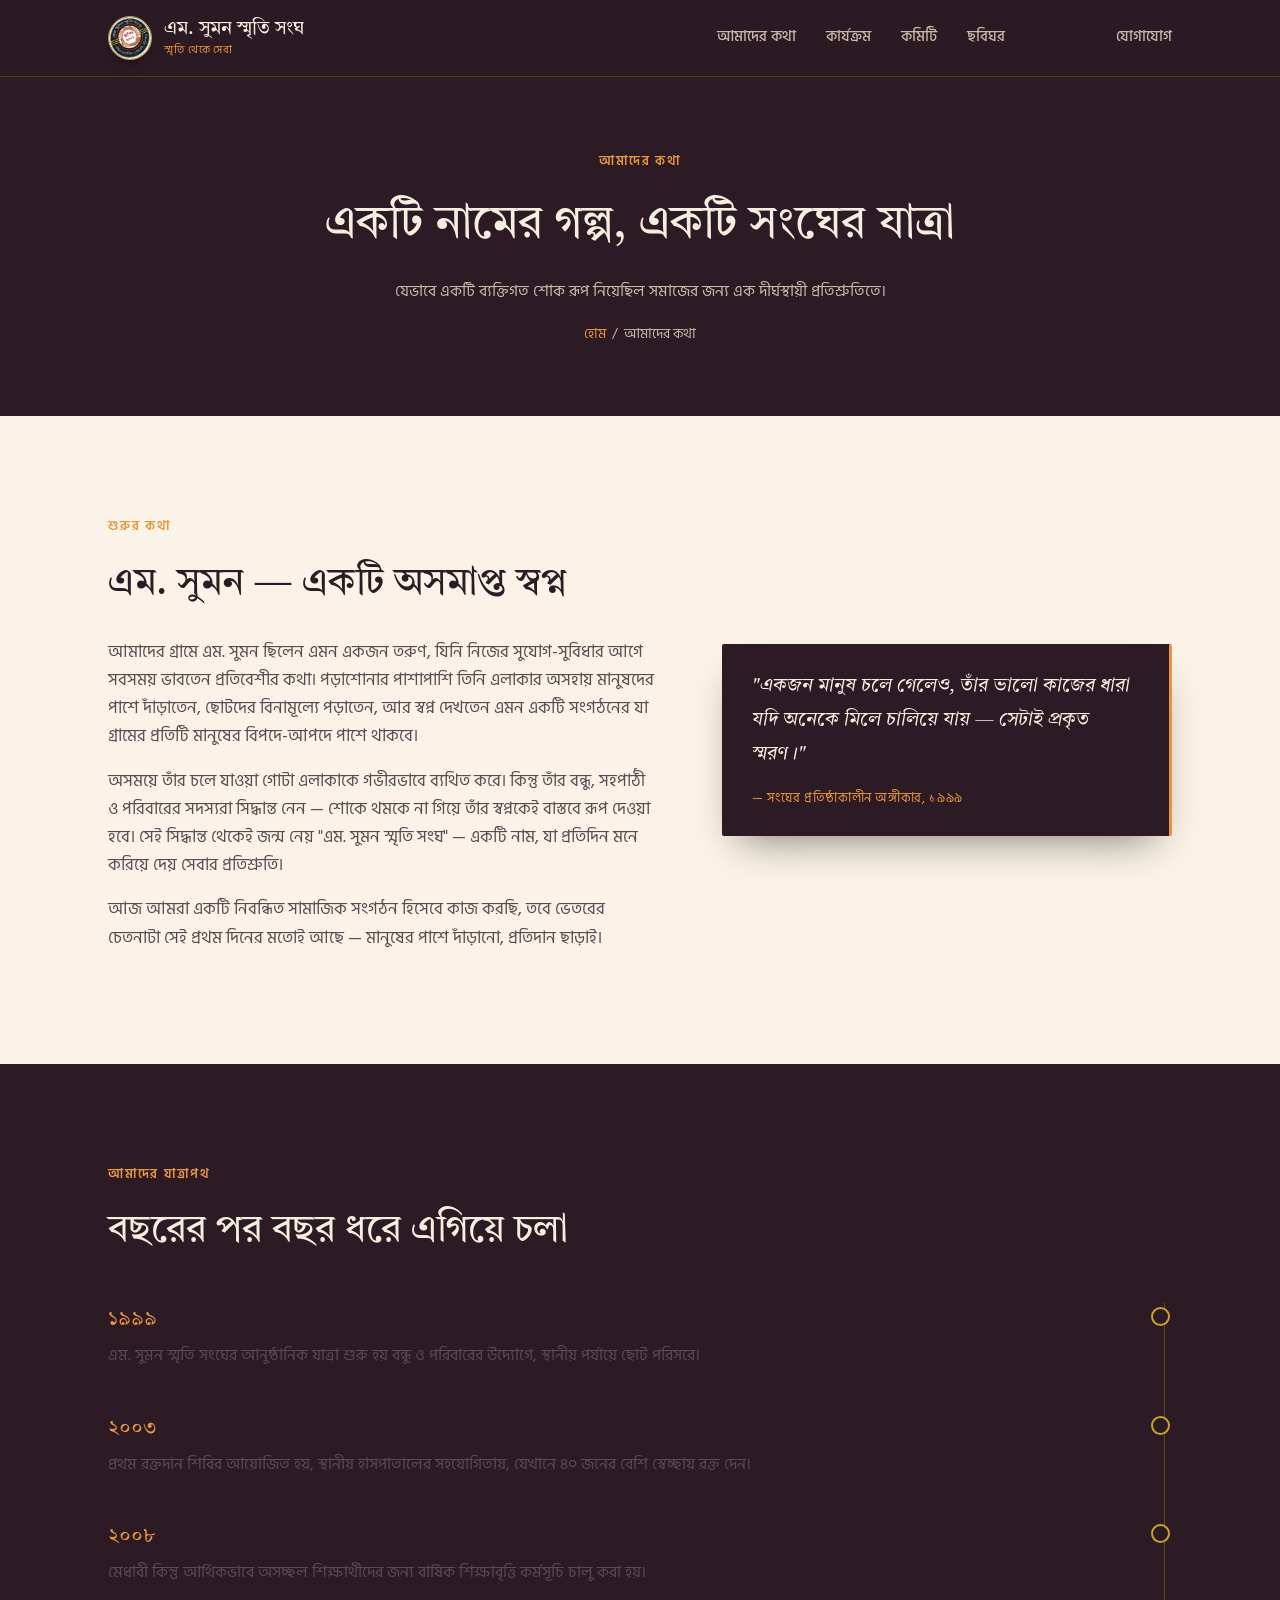
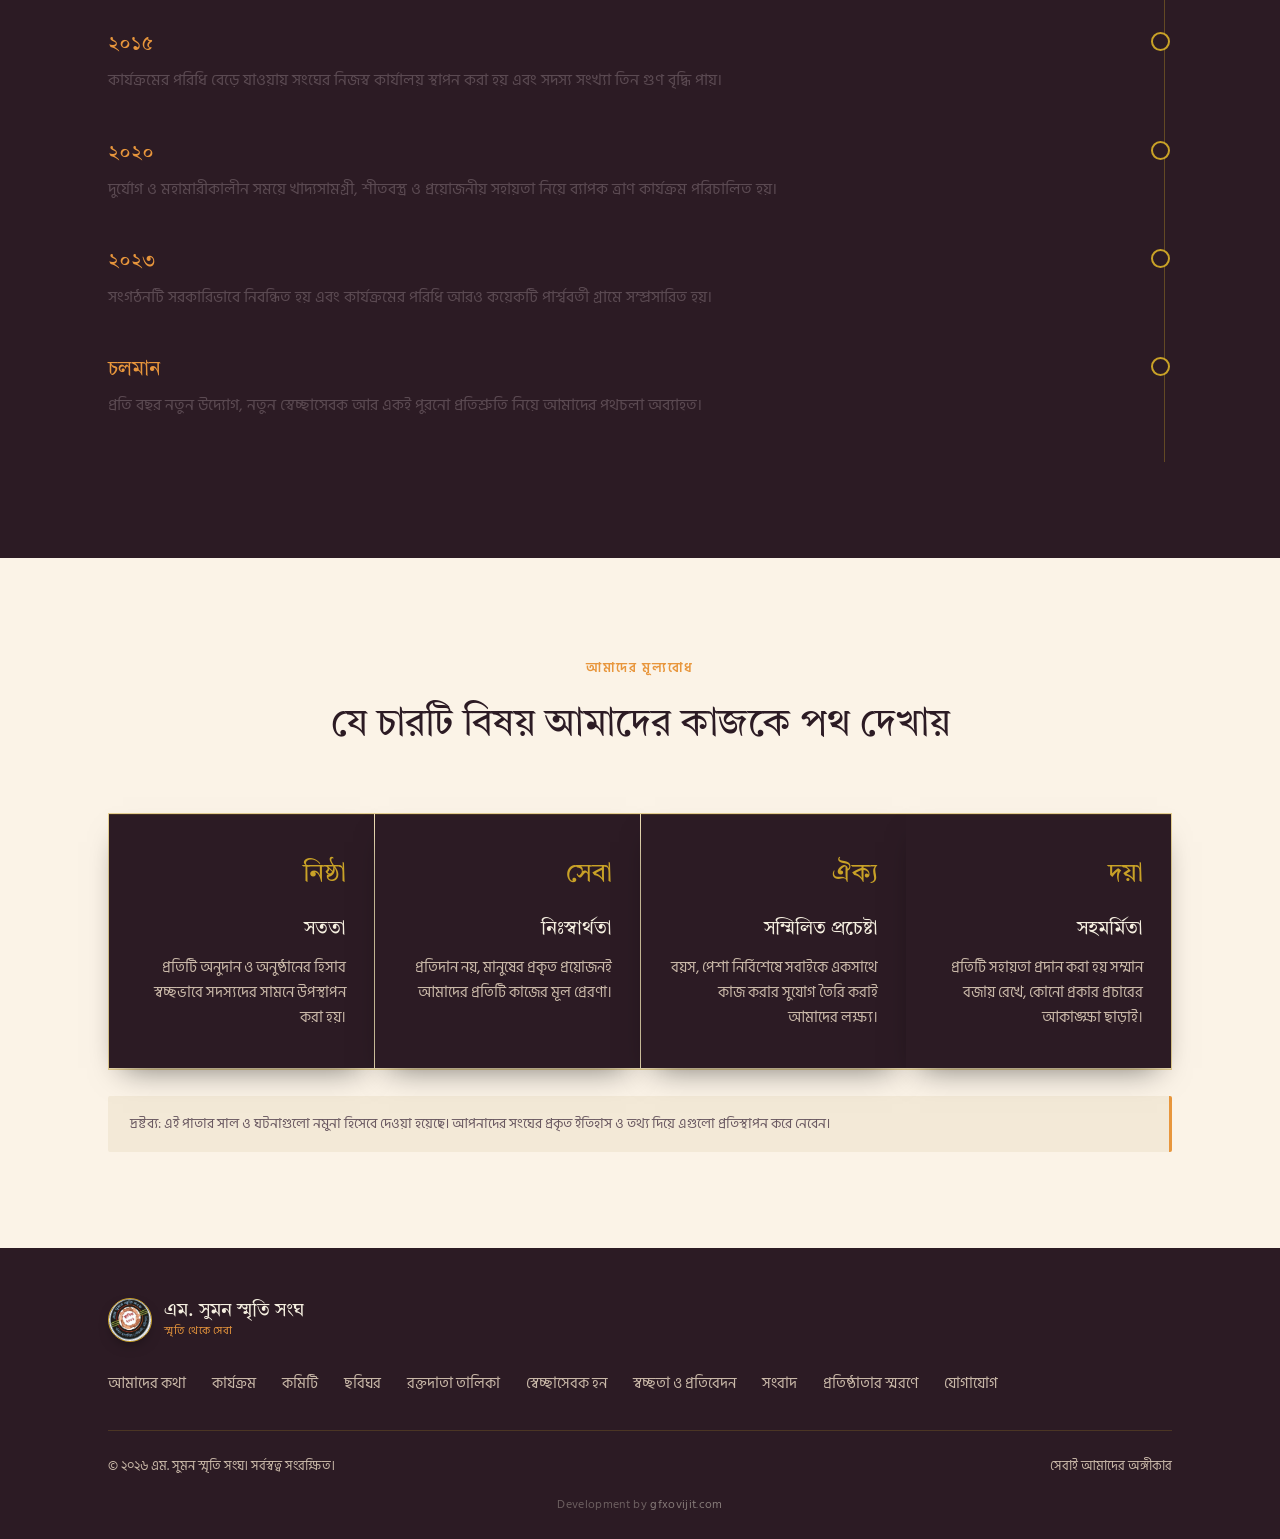
==== commit 8e1dc682: "Add files via upload" ====
--- a/about.html
+++ b/about.html
@@ -179,6 +179,7 @@
       <span>© ২০২৬ এম. সুমন স্মৃতি সংঘ। সর্বস্বত্ব সংরক্ষিত।</span>
       <span>সেবাই আমাদের অঙ্গীকার</span>
     </div>
+    <div class="footer-credit">Development by <a href="https://gfxovijit.com" target="_blank" rel="noopener">gfxovijit.com</a></div>
   </div>
 </footer>
 
--- a/styles.css
+++ b/styles.css
@@ -617,3 +617,19 @@
   padding:16px 20px; border-radius:4px; font-size:14.5px; margin-top:16px;
 }
 .form-success.show{display:block;}
+
+/* ---------- Developer credit line ---------- */
+.footer-credit{
+  text-align:center;
+  font-size:11.5px;
+  color:rgba(245,239,224,0.32);
+  margin-top:18px;
+  letter-spacing:0.03em;
+}
+.footer-credit a{
+  color:rgba(245,239,224,0.45);
+  transition:color .2s ease;
+}
+.footer-credit a:hover{
+  color:var(--marigold);
+}
